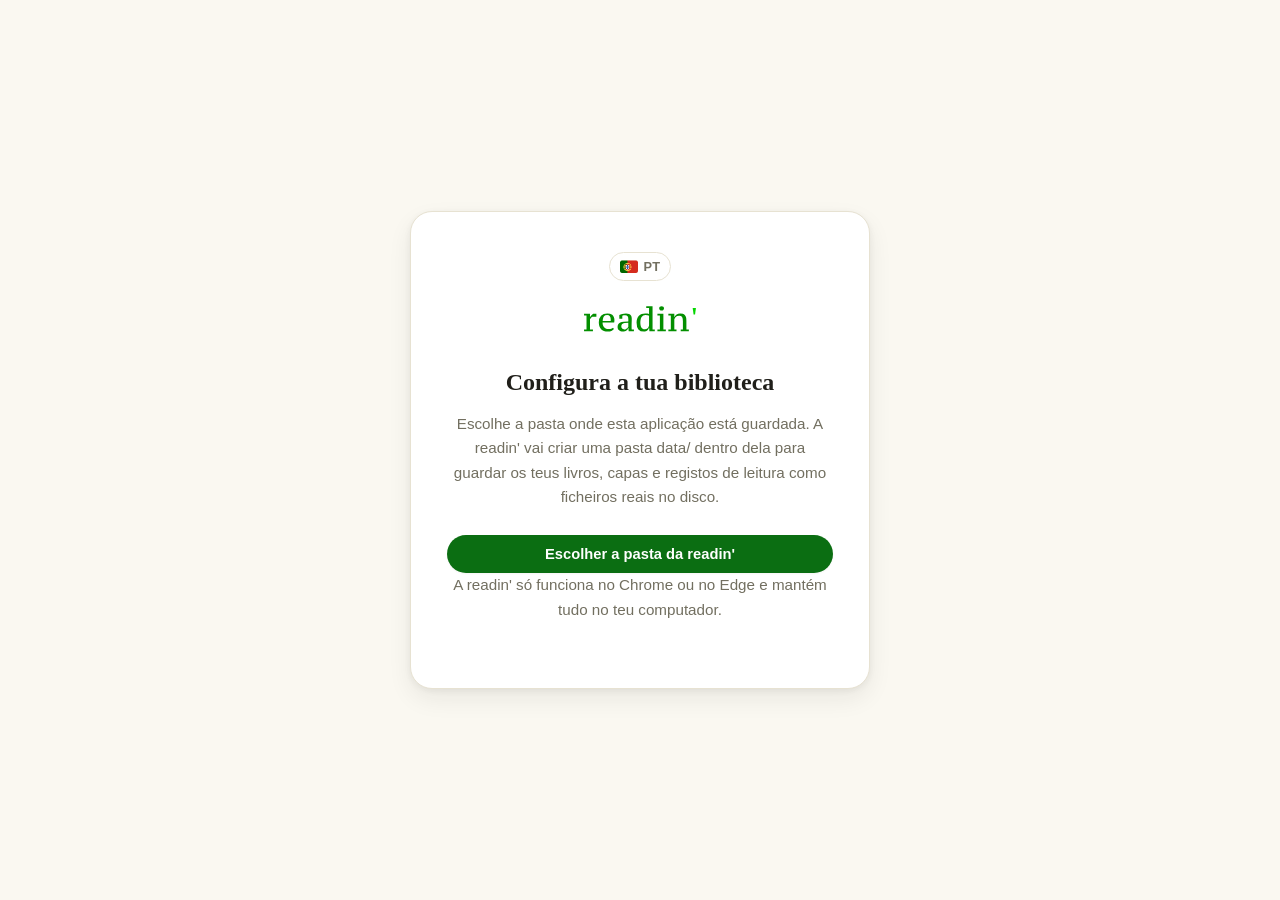
==== index.html @ e7a820cf "add spanish to readin" ====
<!doctype html>
<html lang="en">
<head>
<meta charset="UTF-8" />
<meta name="viewport" content="width=device-width, initial-scale=1.0" />
<title>readin'</title>
<link rel="icon" type="image/png" href="favicon.png" />
<link rel="stylesheet" href="css/styles.css" />
</head>
<body>

<div id="setup-screen" class="setup-screen">
  <div class="setup-card">
    <img src="readin_logo.svg" class="setup-icon" alt="" />
    <h1 id="setup-title" data-i18n="setup.loading">Loading readin'…</h1>
    <p id="setup-text" data-i18n="setup.oneMoment">One moment.</p>
    <button type="button" id="setup-action-btn" class="btn btn-primary hidden"></button>
    <button type="button" id="setup-alt-btn" class="btn btn-text btn-block hidden"></button>
    <div id="setup-error" class="setup-warning hidden" role="alert"></div>
    <p class="setup-note" data-i18n="setup.footerNote">readin' only works in Chrome or Edge and keeps everything on your computer.</p>
  </div>
</div>

<div id="app-shell" class="hidden">
  <header class="app-header">
    <a href="index.html" class="brand">
      <img src="readin_logo.svg" alt="readin'" class="brand-logo" />
    </a>
    <div class="header-right">
      <nav class="header-nav">
        <a href="index.html" class="nav-link is-active" data-i18n="nav.library">Library</a>
        <a href="streak.html" class="nav-link" data-i18n="nav.stats">Stats</a>
        <a href="settings.html" class="nav-link" data-i18n="nav.settings">Settings</a>
      </nav>
      <a href="read.html" class="btn-read" data-i18n="nav.read">Read</a>
    </div>
  </header>

  <main class="page-shell">
    <div class="page-title-row">
      <div>
        <h1 class="page-title" data-i18n="library.pageTitle">Your shelf</h1>
        <p class="page-subtitle" id="shelf-subtitle"></p>
      </div>
      <div class="shelf-search">
        <input type="text" id="shelf-search-input" placeholder="Search title or author…" data-i18n-placeholder="library.searchPlaceholder" aria-label="Search your shelf" data-i18n-aria-label="library.searchAria" />
        <button type="button" id="shelf-search-clear" class="shelf-search-clear hidden" aria-label="Clear search" data-i18n-aria-label="library.clearSearchAria">&times;</button>
      </div>
    </div>

    <div class="filter-row hidden" id="category-filter-row"></div>

    <div class="book-grid" id="book-grid">
      <button type="button" class="book-card add-book-card" id="add-book-card">
        <div class="book-cover-wrap">
          <span class="plus-icon">+</span>
        </div>
        <div class="book-meta">
          <p class="book-title" data-i18n="library.addBook">Add book</p>
        </div>
      </button>
    </div>
  </main>
</div>

<div id="book-modal-overlay" class="modal-overlay hidden">
  <div class="modal" role="dialog" aria-modal="true" aria-labelledby="book-modal-title">
    <div class="modal-header">
      <h2 class="modal-title" id="book-modal-title" data-i18n="library.modalTitleAdd">Add book</h2>
      <button type="button" class="modal-close" id="book-modal-close" aria-label="Close" data-i18n-aria-label="common.close">&times;</button>
    </div>

    <form id="book-form" novalidate>
      <div class="cover-upload">
        <div class="cover-drop" id="cover-drop" role="button" tabindex="0" aria-label="Choose a cover image" data-i18n-aria-label="library.chooseCoverAria">
          <span id="cover-drop-placeholder" data-i18n="library.noCover">No cover</span>
          <img id="cover-preview" class="hidden" alt="" />
        </div>
        <div class="cover-upload-text">
          <span data-i18n="library.coverHint">Upload a cover image (optional).</span>
          <br />
          <button type="button" id="cover-remove-btn" class="hidden" data-i18n="library.removeCover">Remove cover</button>
        </div>
        <input type="file" id="cover-input" accept="image/*" class="hidden" />
      </div>

      <div class="field">
        <label for="book-title-input" data-i18n="library.fieldTitle">Title</label>
        <input type="text" id="book-title-input" required maxlength="200" placeholder="The Left Hand of Darkness" />
      </div>
      <div class="field">
        <label for="book-author-input" data-i18n="library.fieldAuthor">Author</label>
        <input type="text" id="book-author-input" maxlength="200" placeholder="Ursula K. Le Guin" />
      </div>
      <div class="field">
        <label for="book-pages-input" data-i18n="library.fieldTotalPages">Total pages</label>
        <input type="number" id="book-pages-input" min="1" step="1" required placeholder="304" />
      </div>
      <div class="field">
        <label for="book-isbn-input" data-i18n="library.fieldIsbn">ISBN (optional)</label>
        <input type="text" id="book-isbn-input" maxlength="32" placeholder="978-3-16-148410-0" />
      </div>
      <div class="field">
        <label data-i18n="library.fieldOwnership">Ownership</label>
        <div class="ownership-toggle" id="ownership-toggle">
          <button type="button" class="ownership-option" data-ownership="owned" data-i18n="library.ownedOption">Owned</button>
          <button type="button" class="ownership-option" data-ownership="library" data-i18n="library.libraryOption">Library</button>
        </div>
        <p class="hint" data-i18n="library.ownershipHint">Mark it Library so you remember it isn't on your shelf anymore.</p>
      </div>
      <div class="field">
        <label data-i18n="library.fieldCategories">Categories</label>
        <div class="category-checklist" id="book-category-checklist"></div>
      </div>
      <div class="field rating-field hidden" id="book-rating-field">
        <label data-i18n="library.fieldYourRating">Your rating</label>
        <div class="star-picker" id="book-rating-picker"></div>
      </div>
      <div class="field reread-field hidden" id="book-reread-field">
        <label data-i18n="reread.fieldLabel">Rereading</label>
        <div class="reread-actions">
          <button type="button" class="btn btn-secondary" id="book-reread-btn" data-i18n="reread.readAgain">Read again</button>
          <button type="button" class="btn btn-secondary" id="book-reread-undo-btn" data-i18n="reread.undo">Undo reread</button>
        </div>
        <p class="hint" id="book-reread-hint"></p>
      </div>
      <p class="error-text" id="book-form-error"></p>
      <div class="modal-actions">
        <button type="button" class="btn btn-secondary" id="book-modal-cancel" data-i18n="common.cancel">Cancel</button>
        <button type="submit" class="btn btn-primary" id="book-modal-submit" data-i18n="library.submitAdd">Add book</button>
      </div>
    </form>

    <div class="modal-footer-row hidden" id="book-modal-delete-row">
      <button type="button" class="btn btn-danger" id="book-delete-btn" data-i18n="library.deleteBook">Delete book</button>
    </div>
  </div>
</div>

<div id="log-modal-overlay" class="modal-overlay hidden">
  <div class="modal" role="dialog" aria-modal="true" aria-labelledby="log-modal-title">
    <div class="modal-header">
      <h2 class="modal-title" id="log-modal-title" data-i18n="library.logModalTitle">Log reading</h2>
      <button type="button" class="modal-close" id="log-modal-close" aria-label="Close" data-i18n-aria-label="common.close">&times;</button>
    </div>

    <div class="log-modal-book" id="log-modal-book"></div>

    <div class="finished-note hidden" id="log-finished-note">
      <p class="reread-note-text" data-i18n="library.finishedNote">This book is finished, so logging is closed unless you delete a log below.</p>
      <button type="button" class="btn btn-secondary reread-btn" id="log-reread-btn" data-i18n="reread.readAgain">Read again</button>
    </div>

    <div class="finished-note reread-note hidden" id="log-reread-note">
      <p class="reread-note-text" id="log-reread-note-text"></p>
      <button type="button" class="btn btn-secondary reread-btn" id="log-reread-undo-btn" data-i18n="reread.undo">Undo reread</button>
    </div>

    <form id="log-form" novalidate>
      <div class="field">
        <label for="log-pages-input" data-i18n="library.fieldPagesRead">Pages read</label>
        <input type="number" id="log-pages-input" min="1" step="1" required placeholder="25" />
        <p class="hint" id="log-pages-hint" data-i18n="library.pagesReadHint">Pages read since your last log, not your current page.</p>
      </div>
      <div class="field">
        <label for="log-stopped-input" data-i18n="library.fieldStoppedAtPage">Stopped at page</label>
        <input type="number" id="log-stopped-input" min="1" step="1" placeholder="105" />
      </div>
      <div class="field" id="log-date-field">
        <label for="log-date-input" data-i18n="library.fieldDate">Date</label>
        <input type="date" id="log-date-input" />
      </div>
      <div class="field">
        <label class="checkbox-row" for="log-past-checkbox">
          <input type="checkbox" id="log-past-checkbox" />
          <span class="checkbox-label" data-i18n="library.pastReadCheckbox">Past read (no exact date)</span>
        </label>
      </div>
      <p class="error-text" id="log-form-error"></p>
      <div class="modal-actions">
        <button type="button" class="btn btn-secondary" id="log-modal-cancel" data-i18n="common.cancel">Cancel</button>
        <button type="submit" class="btn btn-primary" data-i18n="library.saveLog">Save log</button>
      </div>
    </form>

    <div class="recent-logs" id="recent-logs-section">
      <h3 data-i18n="library.recentLogs">Recent logs</h3>
      <div id="recent-logs-list"></div>
    </div>
  </div>
</div>

<div id="rate-modal-overlay" class="modal-overlay hidden">
  <div class="modal" role="dialog" aria-modal="true" aria-labelledby="rate-modal-title">
    <div class="modal-header">
      <h2 class="modal-title" id="rate-modal-title" data-i18n="library.rateModalTitle">You finished it!</h2>
      <button type="button" class="modal-close" id="rate-modal-close" aria-label="Close" data-i18n-aria-label="common.close">&times;</button>
    </div>
    <div class="log-modal-book" id="rate-modal-book"></div>
    <p class="hint" id="rate-modal-question" style="margin-bottom: 14px;" data-i18n="library.rateModalQuestion">How would you rate it?</p>
    <div class="star-picker" id="rate-modal-picker"></div>
    <div class="modal-actions">
      <button type="button" class="btn btn-secondary" id="rate-modal-skip" data-i18n="library.rateModalSkip">Maybe later</button>
    </div>
  </div>
</div>

<div class="wishlist-widget hidden" id="wishlist-widget">
  <button type="button" class="wishlist-toggle" id="wishlist-toggle" aria-expanded="false" aria-controls="wishlist-modal-overlay">
    <svg width="15" height="15" viewBox="0 0 24 24" fill="none" stroke="currentColor" stroke-width="2" stroke-linecap="round" stroke-linejoin="round"><path d="M19 21l-7-5-7 5V5a2 2 0 0 1 2-2h10a2 2 0 0 1 2 2z"/></svg>
    <span data-i18n="wishlist.title">Wishlist</span>
    <span class="wishlist-count hidden" id="wishlist-count">0</span>
  </button>
</div>

<div id="wishlist-modal-overlay" class="modal-overlay hidden">
  <div class="modal wishlist-modal" role="dialog" aria-modal="true" aria-labelledby="wishlist-modal-title">
    <div class="modal-header">
      <h2 class="modal-title" id="wishlist-modal-title" data-i18n="wishlist.title">Wishlist</h2>
      <button type="button" class="modal-close" id="wishlist-panel-close" aria-label="Close wishlist" data-i18n-aria-label="wishlist.closeAria">&times;</button>
    </div>

    <form id="wishlist-form" novalidate>
      <div class="cover-upload">
        <div class="cover-drop" id="wishlist-cover-drop" role="button" tabindex="0" aria-label="Choose a cover image" data-i18n-aria-label="wishlist.chooseCoverAria">
          <span id="wishlist-cover-drop-placeholder" data-i18n="wishlist.noCover">No cover</span>
          <img id="wishlist-cover-preview" class="hidden" alt="" />
        </div>
        <div class="wishlist-fields">
          <input type="text" id="wishlist-title-input" class="wishlist-input" maxlength="200" required placeholder="Title" data-i18n-placeholder="wishlist.titlePlaceholder" aria-label="Title" data-i18n-aria-label="wishlist.titleAria" />
          <input type="text" id="wishlist-author-input" class="wishlist-input" maxlength="200" placeholder="Author (optional)" data-i18n-placeholder="wishlist.authorPlaceholder" aria-label="Author" data-i18n-aria-label="wishlist.authorAria" />
          <input type="url" id="wishlist-link-input" class="wishlist-input" maxlength="500" placeholder="Link (optional)" data-i18n-placeholder="wishlist.linkPlaceholder" aria-label="Link" data-i18n-aria-label="wishlist.linkAria" />
        </div>
      </div>
      <input type="file" id="wishlist-cover-input" accept="image/*" class="hidden" />
      <p class="error-text" id="wishlist-form-error"></p>
      <button type="submit" class="btn btn-primary btn-block" data-i18n="wishlist.addBtn">Add to wishlist</button>
    </form>

    <div class="wishlist-grid" id="wishlist-list"></div>
    <input type="file" id="wishlist-item-cover-input" accept="image/*" class="hidden" />
  </div>
</div>

<div id="toast-container" class="toast-container"></div>

<script src="js/i18n.js"></script>
<script src="js/i18n-en.js"></script>
<script src="js/i18n-pt.js"></script>
<script src="js/i18n-fr.js"></script>
<script src="js/i18n-es.js"></script>
<script src="js/fs.js"></script>
<script src="js/store.js"></script>
<script src="js/boot.js"></script>
<script src="js/library.js"></script>
</body>
</html>
---- css/styles.css ----
:root {
  --paper: #faf8f1;
  --surface: #ffffff;
  --surface-2: #f2efe4;
  --ink: #201f1a;
  --ink-muted: #726f60;
  --ink-faint: #aca890;
  --line: #e7e2d2;
  --line-strong: #d9d3bd;

  --green-deep: #0b6e12;
  --green-deep-hover: #0a5f10;
  --green-mid: #17921c;
  --green-bright: #3cdb2e;

  --danger: #a9392c;
  --danger-bg: #fbeae6;
  --danger-hover: #8f2f24;

  --shadow-sm: 0 1px 2px rgba(32, 31, 26, 0.05);
  --shadow-md: 0 2px 6px rgba(32, 31, 26, 0.06), 0 10px 24px rgba(32, 31, 26, 0.07);
  --shadow-lg: 0 16px 40px rgba(32, 31, 26, 0.18), 0 4px 12px rgba(32, 31, 26, 0.1);

  --radius-sm: 8px;
  --radius-md: 14px;
  --radius-lg: 22px;
  --radius-pill: 999px;

  --font-display: "Palatino Linotype", "Book Antiqua", Palatino, "Iowan Old Style", Georgia,
    "Times New Roman", serif;
  --font-body: -apple-system, BlinkMacSystemFont, "Segoe UI", Roboto, Helvetica, Arial,
    sans-serif;

  color-scheme: light;
}

* {
  box-sizing: border-box;
}

html,
body {
  height: 100%;
}

body {
  margin: 0;
  background: var(--paper);
  color: var(--ink);
  font-family: var(--font-body);
  font-size: 16px;
  line-height: 1.45;
  -webkit-font-smoothing: antialiased;
}

img {
  max-width: 100%;
  display: block;
}

button {
  font-family: inherit;
}

a {
  color: var(--green-deep);
}

.hidden {
  display: none !important;
}

:focus-visible {
  outline: 2px solid var(--green-deep);
  outline-offset: 2px;
  border-radius: 4px;
}

@media (prefers-reduced-motion: reduce) {
  *,
  *::before,
  *::after {
    animation-duration: 0.001ms !important;
    animation-iteration-count: 1 !important;
    transition-duration: 0.001ms !important;
  }
}

.app-header {
  position: sticky;
  top: 0;
  z-index: 20;
  display: flex;
  align-items: center;
  justify-content: space-between;
  gap: 16px;
  padding: 14px clamp(18px, 4vw, 48px);
  background: rgba(250, 248, 241, 0.86);
  backdrop-filter: blur(8px);
  border-bottom: 1px solid var(--line);
}

.brand {
  display: flex;
  align-items: center;
  gap: 10px;
  text-decoration: none;
  color: var(--ink);
}

.brand-logo {
  height: 24px;
  width: auto;
  display: block;
}

.header-right {
  display: flex;
  align-items: center;
  gap: clamp(16px, 3vw, 28px);
}

.header-nav {
  display: flex;
  align-items: center;
  gap: 18px;
}

.btn-read {
  display: inline-flex;
  align-items: center;
  gap: 6px;
  text-decoration: none;
  font-size: 0.88rem;
  font-weight: 700;
  color: #fff;
  background: linear-gradient(135deg, var(--green-deep), var(--green-bright));
  border-radius: var(--radius-pill);
  padding: 8px 20px;
  box-shadow: var(--shadow-sm);
  transition: box-shadow 0.15s ease, transform 0.15s ease;
}

.btn-read:hover {
  box-shadow: var(--shadow-md);
  transform: translateY(-1px);
}

.btn-read::before {
  content: "";
  width: 7px;
  height: 7px;
  border-radius: 50%;
  background: #fff;
}

.nav-link {
  font-family: var(--font-body);
  font-size: 0.92rem;
  font-weight: 600;
  color: var(--ink-muted);
  text-decoration: none;
  padding: 8px 4px;
  border-bottom: 2px solid transparent;
  transition: color 0.15s ease, border-color 0.15s ease;
}

.nav-link:hover {
  color: var(--green-deep);
}

.nav-link.is-active {
  color: var(--ink);
  border-bottom-color: var(--green-bright);
}

.lang-switcher {
  position: relative;
}

.lang-switcher-btn {
  display: inline-flex;
  align-items: center;
  gap: 6px;
  padding: 6px 10px;
  border-radius: var(--radius-pill);
  border: 1px solid var(--line);
  background: var(--surface);
  color: var(--ink-muted);
  font-family: var(--font-body);
  font-size: 0.8rem;
  font-weight: 700;
  cursor: pointer;
  transition: border-color 0.15s ease, color 0.15s ease;
}

.lang-switcher-btn:hover {
  border-color: var(--line-strong);
  color: var(--ink);
}

.lang-flag {
  display: inline-flex;
  align-items: center;
  justify-content: center;
  width: 18px;
  height: 13px;
  border-radius: 2px;
  overflow: hidden;
  background: var(--surface-2);
  flex-shrink: 0;
}

.lang-flag img {
  width: 100%;
  height: 100%;
  object-fit: cover;
  display: block;
}

.lang-flag-emoji {
  font-size: 0.7rem;
  line-height: 1;
}

.lang-switcher-code {
  letter-spacing: 0.02em;
}

.lang-switcher-menu {
  position: absolute;
  top: calc(100% + 8px);
  right: 0;
  min-width: 168px;
  background: var(--surface);
  border: 1px solid var(--line);
  border-radius: var(--radius-md);
  box-shadow: var(--shadow-md);
  padding: 6px;
  z-index: 30;
}

.lang-switcher-item {
  display: flex;
  align-items: center;
  gap: 9px;
  width: 100%;
  padding: 8px 10px;
  border-radius: var(--radius-sm);
  background: none;
  border: none;
  font-family: var(--font-body);
  font-size: 0.88rem;
  color: var(--ink);
  text-align: left;
  cursor: pointer;
}

.lang-switcher-item:hover {
  background: var(--surface-2);
}

.lang-switcher-item.is-active {
  color: var(--green-deep);
  font-weight: 700;
}

.lang-switcher-setup {
  display: flex;
  justify-content: center;
  margin-bottom: 16px;
}

.lang-switcher-setup .lang-switcher-menu {
  right: auto;
  left: 50%;
  transform: translateX(-50%);
}

.page-shell {
  max-width: 1180px;
  margin: 0 auto;
  padding: 32px clamp(18px, 4vw, 48px) 96px;
}

.page-title-row {
  display: flex;
  align-items: baseline;
  justify-content: space-between;
  gap: 16px;
  margin-bottom: 24px;
  flex-wrap: wrap;
}

.page-title {
  font-family: var(--font-display);
  font-size: clamp(1.6rem, 2.4vw, 2.1rem);
  font-weight: 700;
  margin: 0;
}

.page-subtitle {
  color: var(--ink-muted);
  font-size: 0.95rem;
  margin: 4px 0 0;
}

.btn {
  display: inline-flex;
  align-items: center;
  justify-content: center;
  gap: 8px;
  border: 1px solid transparent;
  border-radius: var(--radius-pill);
  padding: 10px 20px;
  font-size: 0.92rem;
  font-weight: 600;
  cursor: pointer;
  transition: transform 0.12s ease, box-shadow 0.12s ease, background-color 0.12s ease,
    border-color 0.12s ease, color 0.12s ease;
}

.btn:active {
  transform: translateY(1px);
}

.btn-primary {
  background: var(--green-deep);
  color: #fff;
  box-shadow: var(--shadow-sm);
}

.btn-primary:hover {
  background: var(--green-deep-hover);
  box-shadow: var(--shadow-md);
}

.btn-secondary {
  background: var(--surface);
  color: var(--ink);
  border-color: var(--line-strong);
}

.btn-secondary:hover {
  border-color: var(--green-deep);
  color: var(--green-deep);
}

.btn-danger {
  background: var(--danger-bg);
  color: var(--danger);
}

.btn-danger:hover {
  background: var(--danger);
  color: #fff;
}

.btn-text {
  background: none;
  color: var(--ink-muted);
  padding: 8px 10px;
}

.btn-text:hover {
  color: var(--danger);
}

.btn-block {
  width: 100%;
}

.btn[disabled] {
  opacity: 0.55;
  cursor: not-allowed;
}

label {
  display: block;
  font-size: 0.82rem;
  font-weight: 600;
  color: var(--ink-muted);
  text-transform: uppercase;
  letter-spacing: 0.04em;
  margin-bottom: 6px;
}

.field {
  margin-bottom: 18px;
}

.field-row {
  display: flex;
  gap: 14px;
}

.field-row > .field {
  flex: 1;
}

input[type="text"],
input[type="number"],
input[type="date"],
input[type="url"] {
  width: 100%;
  font-family: var(--font-body);
  font-size: 0.98rem;
  color: var(--ink);
  background: var(--surface-2);
  border: 1px solid var(--line);
  border-radius: var(--radius-sm);
  padding: 10px 12px;
  transition: border-color 0.12s ease, background-color 0.12s ease;
}

input[type="text"]:focus,
input[type="number"]:focus,
input[type="date"]:focus,
input[type="url"]:focus {
  outline: none;
  border-color: var(--green-deep);
  background: var(--surface);
}

input[disabled] {
  opacity: 0.5;
}

.hint {
  font-size: 0.8rem;
  color: var(--ink-faint);
  margin-top: 6px;
}

.error-text {
  font-size: 0.82rem;
  color: var(--danger);
  margin-top: 6px;
  min-height: 1em;
}

.finished-note {
  margin: 4px 0 18px;
  background: var(--surface-2);
  color: var(--green-deep);
  border-radius: var(--radius-sm);
  padding: 12px 14px;
  font-size: 0.85rem;
  font-weight: 600;
  line-height: 1.5;
}

/* ===== rereads ===== */
.reread-note-text {
  margin: 0;
}

.finished-note .reread-btn {
  margin-top: 10px;
}

.reread-actions {
  display: flex;
  flex-wrap: wrap;
  gap: 8px;
}

.reread-tag {
  margin-top: 6px;
  font-size: 0.72rem;
  font-weight: 600;
  color: var(--ink-muted);
}

.reread-tag::before {
  content: "\21BB";
  margin-right: 4px;
  color: var(--green-deep);
}
/* ===== end rereads ===== */

.checkbox-row {
  display: flex;
  align-items: center;
  gap: 10px;
  cursor: pointer;
  user-select: none;
}

.checkbox-row input[type="checkbox"] {
  width: 18px;
  height: 18px;
  accent-color: var(--green-deep);
}

.checkbox-row .checkbox-label {
  font-size: 0.92rem;
  font-weight: 500;
  color: var(--ink);
  text-transform: none;
  letter-spacing: normal;
}

.ownership-toggle {
  display: flex;
  gap: 8px;
}

.ownership-option {
  flex: 1;
  padding: 9px 12px;
  border-radius: var(--radius-sm);
  border: 1px solid var(--line-strong);
  background: var(--surface);
  color: var(--ink-muted);
  font-size: 0.88rem;
  font-weight: 600;
  cursor: pointer;
  text-align: center;
  transition: background-color 0.12s ease, border-color 0.12s ease, color 0.12s ease;
}

.ownership-option:hover {
  border-color: var(--green-deep);
  color: var(--ink);
}

.ownership-option.is-active {
  background: var(--green-deep);
  border-color: var(--green-deep);
  color: #fff;
}

.category-checklist {
  max-height: 220px;
  overflow-y: auto;
  border: 1px solid var(--line);
  border-radius: var(--radius-sm);
  background: var(--surface-2);
  padding: 6px 12px;
}

.category-group-label {
  font-size: 0.72rem;
  font-weight: 700;
  text-transform: uppercase;
  letter-spacing: 0.05em;
  color: var(--ink-faint);
  padding: 8px 0 4px;
}

.category-group-label:first-child {
  padding-top: 4px;
}

.category-check-row {
  display: flex;
  align-items: center;
  gap: 8px;
  padding: 4px 0;
  cursor: pointer;
  user-select: none;
  font-size: 0.86rem;
  color: var(--ink);
}

.category-check-row input[type="checkbox"] {
  width: 15px;
  height: 15px;
  accent-color: var(--green-deep);
  flex-shrink: 0;
}

.no-categories-note {
  font-size: 0.84rem;
  color: var(--ink-faint);
  padding: 8px 0;
}

.setup-screen {
  min-height: 100vh;
  display: flex;
  align-items: center;
  justify-content: center;
  padding: 32px;
}

.setup-card {
  max-width: 460px;
  width: 100%;
  background: var(--surface);
  border: 1px solid var(--line);
  border-radius: var(--radius-lg);
  box-shadow: var(--shadow-md);
  padding: 40px 36px;
  text-align: center;
}

.setup-card img.setup-icon {
  width: auto;
  height: 44px;
  max-width: 80%;
  margin: 0 auto 24px;
}

.setup-card h1 {
  font-family: var(--font-display);
  font-size: 1.5rem;
  margin: 0 0 12px;
}

.setup-card p {
  color: var(--ink-muted);
  font-size: 0.95rem;
  margin: 0 0 26px;
  line-height: 1.6;
}

.setup-card .btn {
  width: 100%;
}

.setup-note {
  margin-top: 18px;
  font-size: 0.8rem;
  color: var(--ink-faint);
}

.setup-warning {
  margin-top: 18px;
  background: var(--danger-bg);
  color: var(--danger);
  border-radius: var(--radius-sm);
  padding: 12px 14px;
  font-size: 0.85rem;
  text-align: left;
}

.filter-row {
  display: flex;
  flex-wrap: wrap;
  gap: 8px;
  margin-bottom: 26px;
}

.filter-chip {
  padding: 6px 14px;
  border-radius: var(--radius-pill);
  border: 1px solid var(--line-strong);
  background: var(--surface);
  color: var(--ink-muted);
  font-size: 0.82rem;
  font-weight: 600;
  cursor: pointer;
  transition: background-color 0.12s ease, border-color 0.12s ease, color 0.12s ease;
}

.filter-chip:hover {
  border-color: var(--green-deep);
  color: var(--ink);
}

.filter-chip.is-active {
  background: var(--green-deep);
  border-color: var(--green-deep);
  color: #fff;
}

.book-grid {
  display: grid;
  grid-template-columns: repeat(auto-fill, minmax(158px, 1fr));
  gap: 30px 22px;
}

.book-card {
  cursor: pointer;
  border: none;
  background: none;
  padding: 0;
  text-align: left;
  font: inherit;
  color: inherit;
  border-radius: var(--radius-md);
}

.book-cover-wrap {
  position: relative;
  aspect-ratio: 2 / 3;
  border-radius: var(--radius-md);
  overflow: hidden;
  background: linear-gradient(150deg, #e4e0d0, #f2efe4);
  box-shadow: var(--shadow-sm);
  transition: transform 0.16s ease, box-shadow 0.16s ease;
}

.book-card:hover .book-cover-wrap {
  transform: translateY(-4px);
  box-shadow: var(--shadow-lg);
}

.book-cover-wrap img {
  width: 100%;
  height: 100%;
  object-fit: cover;
}

.book-cover-placeholder {
  width: 100%;
  height: 100%;
  display: flex;
  align-items: center;
  justify-content: center;
  padding: 14px;
  text-align: center;
  font-family: var(--font-display);
  font-weight: 700;
  font-size: 0.95rem;
  color: var(--ink-muted);
}

.edit-affordance {
  position: absolute;
  top: 8px;
  right: 8px;
  width: 30px;
  height: 30px;
  border-radius: 50%;
  background: rgba(250, 248, 241, 0.92);
  border: 1px solid var(--line);
  display: flex;
  align-items: center;
  justify-content: center;
  opacity: 0;
  transform: translateY(-4px);
  transition: opacity 0.14s ease, transform 0.14s ease;
  color: var(--ink);
}

.book-card:hover .edit-affordance,
.book-card:focus-visible .edit-affordance {
  opacity: 1;
  transform: translateY(0);
}

.edit-affordance svg {
  width: 15px;
  height: 15px;
}

.read-today-dot {
  position: absolute;
  bottom: 10px;
  right: 10px;
  width: 13px;
  height: 13px;
  border-radius: 50%;
  background: var(--green-bright);
  box-shadow: 0 0 0 4px rgba(60, 219, 46, 0.28), 0 1px 3px rgba(0, 0, 0, 0.25);
}

.ownership-badge {
  position: absolute;
  top: 8px;
  left: 8px;
  padding: 3px 9px;
  border-radius: var(--radius-pill);
  background: rgba(32, 31, 26, 0.72);
  color: #fff;
  font-size: 0.68rem;
  font-weight: 600;
  letter-spacing: 0.03em;
  text-transform: uppercase;
}

.book-meta {
  padding-top: 10px;
}

.book-title {
  font-family: var(--font-display);
  font-weight: 700;
  font-size: 0.97rem;
  line-height: 1.28;
  margin: 0 0 2px;
  color: var(--ink);
  display: -webkit-box;
  -webkit-line-clamp: 2;
  -webkit-box-orient: vertical;
  overflow: hidden;
}

.book-author {
  font-size: 0.8rem;
  color: var(--ink-muted);
  margin: 0 0 6px;
  white-space: nowrap;
  overflow: hidden;
  text-overflow: ellipsis;
}

.category-tags {
  display: flex;
  flex-wrap: wrap;
  gap: 4px;
  margin-bottom: 8px;
}

.category-tag {
  font-size: 0.68rem;
  font-weight: 600;
  color: var(--ink-muted);
  background: var(--surface-2);
  border: 1px solid var(--line);
  border-radius: var(--radius-pill);
  padding: 2px 8px;
  white-space: nowrap;
}

.progress-track {
  height: 7px;
  border-radius: var(--radius-pill);
  background: var(--surface-2);
  border: 1px solid var(--line);
  overflow: hidden;
}

.progress-fill {
  height: 100%;
  border-radius: var(--radius-pill);
  background: linear-gradient(135deg, var(--green-deep), var(--green-bright));
  transition: width 0.3s ease;
}

.progress-stats {
  display: flex;
  justify-content: space-between;
  margin-top: 6px;
  font-size: 0.76rem;
  color: var(--ink-muted);
  font-variant-numeric: tabular-nums;
}

.progress-percent {
  font-weight: 700;
  color: var(--green-deep);
}

/* two-layer glyph: a muted background star with a green foreground star
   clipped to 0/50/100% width on top, gives half-star fills without SVG. */
.star-cell {
  position: relative;
  display: inline-block;
  line-height: 1;
}

.star-cell .star-bg {
  color: var(--line-strong);
}

.star-cell .star-fg {
  position: absolute;
  inset: 0;
  overflow: hidden;
  white-space: nowrap;
  color: var(--green-deep);
}

.book-rating {
  display: flex;
  gap: 2px;
  margin-top: 6px;
}

.book-rating .star-cell {
  font-size: 0.82rem;
}

.star-picker {
  display: flex;
  gap: 4px;
}

/* interactive picker: same bg/fg glyph as .star-cell, but with two
   invisible half-width buttons stacked on top as real click targets:
   .star-half-lo/.star-half-hi, not pixel-position math against
   getBoundingClientRect, so half-star selection is a reliable DOM hit
   regardless of zoom/DPI/click precision. */
.star-picker .star-slot {
  position: relative;
  display: inline-block;
  width: 1.6rem;
  height: 1.6rem;
  font-size: 1.6rem;
  line-height: 1.6rem;
}

.star-picker .star-slot .star-bg,
.star-picker .star-slot .star-fg {
  position: absolute;
  inset: 0;
  pointer-events: none;
}

.star-picker .star-slot .star-bg {
  color: var(--line-strong);
}

.star-picker .star-slot .star-fg {
  color: var(--green-bright);
  overflow: hidden;
  white-space: nowrap;
}

.star-picker .star-half {
  position: absolute;
  inset: 0 50% 0 0;
  background: none;
  border: none;
  padding: 0;
  cursor: pointer;
}

.star-picker .star-half-hi {
  inset: 0 0 0 50%;
}

.rating-field {
  margin-bottom: 18px;
}

.rating-nudge {
  position: absolute;
  z-index: 150;
  width: 188px;
  background: var(--surface);
  border: 1px solid var(--line);
  border-radius: var(--radius-md);
  box-shadow: var(--shadow-lg);
  padding: 12px 14px;
  animation: toast-in 0.16s ease;
}

.rating-nudge p {
  margin: 0 0 8px;
  font-size: 0.8rem;
  font-weight: 600;
  color: var(--ink);
}

.rating-nudge .star-picker .star-slot {
  width: 1.3rem;
  height: 1.3rem;
  font-size: 1.3rem;
  line-height: 1.3rem;
}

.shelf-search {
  position: relative;
  width: 220px;
  flex-shrink: 0;
}

.shelf-search input[type="text"] {
  padding-right: 32px;
}

.shelf-search-clear {
  position: absolute;
  right: 6px;
  top: 50%;
  transform: translateY(-50%);
  background: none;
  border: none;
  cursor: pointer;
  color: var(--ink-muted);
  font-size: 1.1rem;
  padding: 4px;
  line-height: 0;
  border-radius: 6px;
}

.shelf-search-clear:hover {
  color: var(--ink);
}

.add-book-card .book-cover-wrap {
  background: var(--surface);
  border: 1.5px dashed var(--line-strong);
  display: flex;
  align-items: center;
  justify-content: center;
  flex-direction: column;
  gap: 10px;
  color: var(--ink-muted);
  box-shadow: none;
}

.add-book-card:hover .book-cover-wrap {
  border-color: var(--green-deep);
  color: var(--green-deep);
  transform: none;
  box-shadow: none;
}

.add-book-card .plus-icon {
  width: 30px;
  height: 30px;
  border-radius: 50%;
  border: 1.5px solid currentColor;
  display: flex;
  align-items: center;
  justify-content: center;
  font-size: 1.2rem;
  line-height: 1;
}

.add-book-card .book-meta {
  text-align: center;
}

.add-book-card .book-title {
  color: var(--ink-muted);
  -webkit-line-clamp: 1;
}

.empty-state {
  grid-column: 1 / -1;
  text-align: center;
  padding: 40px 20px;
  color: var(--ink-muted);
}

.empty-state.hidden {
  display: none;
}

.modal-overlay {
  position: fixed;
  inset: 0;
  background: rgba(32, 31, 26, 0.46);
  backdrop-filter: blur(2px);
  display: flex;
  align-items: center;
  justify-content: center;
  padding: 24px;
  z-index: 100;
  animation: overlay-in 0.15s ease;
}

@keyframes overlay-in {
  from {
    opacity: 0;
  }
  to {
    opacity: 1;
  }
}

.modal {
  width: 100%;
  max-width: 440px;
  max-height: calc(100vh - 48px);
  overflow-y: auto;
  background: var(--surface);
  border-radius: var(--radius-lg);
  box-shadow: var(--shadow-lg);
  padding: 28px 28px 26px;
  animation: modal-in 0.18s cubic-bezier(0.2, 0.8, 0.3, 1);
}

@keyframes modal-in {
  from {
    opacity: 0;
    transform: translateY(10px) scale(0.98);
  }
  to {
    opacity: 1;
    transform: translateY(0) scale(1);
  }
}

.modal-header {
  display: flex;
  align-items: flex-start;
  justify-content: space-between;
  gap: 12px;
  margin-bottom: 20px;
}

.modal-title {
  font-family: var(--font-display);
  font-size: 1.25rem;
  font-weight: 700;
  margin: 0;
}

.modal-close {
  background: none;
  border: none;
  cursor: pointer;
  color: var(--ink-muted);
  padding: 4px;
  border-radius: 6px;
  line-height: 0;
}

.modal-close:hover {
  color: var(--ink);
}

.modal-actions {
  display: flex;
  gap: 10px;
  margin-top: 22px;
}

.modal-actions .btn {
  flex: 1;
}

.modal-footer-row {
  margin-top: 18px;
  padding-top: 16px;
  border-top: 1px solid var(--line);
  display: flex;
  justify-content: flex-end;
}

.cover-upload {
  display: flex;
  gap: 16px;
  align-items: center;
  margin-bottom: 20px;
}

.cover-drop {
  width: 84px;
  height: 126px;
  flex-shrink: 0;
  border-radius: var(--radius-sm);
  border: 1.5px dashed var(--line-strong);
  background: var(--surface-2);
  display: flex;
  align-items: center;
  justify-content: center;
  cursor: pointer;
  overflow: hidden;
  color: var(--ink-faint);
  position: relative;
  transition: border-color 0.14s ease;
}

.cover-drop:hover {
  border-color: var(--green-deep);
}

.cover-drop img {
  width: 100%;
  height: 100%;
  object-fit: cover;
}

.cover-upload-text {
  font-size: 0.82rem;
  color: var(--ink-muted);
  line-height: 1.5;
}

.cover-upload-text button {
  background: none;
  border: none;
  padding: 0;
  color: var(--green-deep);
  font-weight: 600;
  cursor: pointer;
  font-size: inherit;
  text-decoration: underline;
}

.log-modal-book {
  display: flex;
  align-items: center;
  gap: 12px;
  padding: 10px 12px;
  background: var(--surface-2);
  border-radius: var(--radius-sm);
  margin-bottom: 20px;
}

.log-modal-book img,
.log-modal-book .book-cover-placeholder {
  width: 40px;
  height: 58px;
  border-radius: 6px;
  object-fit: cover;
  flex-shrink: 0;
  font-size: 0.7rem;
}

.log-modal-book-info .title {
  font-family: var(--font-display);
  font-weight: 700;
  font-size: 0.92rem;
}

.log-modal-book-info .sub {
  font-size: 0.78rem;
  color: var(--ink-muted);
  margin-top: 2px;
  font-variant-numeric: tabular-nums;
}

.recent-logs {
  margin-top: 4px;
}

.recent-logs h3 {
  font-size: 0.78rem;
  text-transform: uppercase;
  letter-spacing: 0.04em;
  color: var(--ink-muted);
  margin: 0 0 8px;
}

.recent-log-row {
  display: flex;
  align-items: center;
  justify-content: space-between;
  padding: 8px 0;
  border-top: 1px solid var(--line);
  font-size: 0.86rem;
}

.recent-log-row:first-of-type {
  border-top: none;
}

.recent-log-row .amount {
  font-weight: 700;
  font-variant-numeric: tabular-nums;
}

.recent-log-row .date {
  color: var(--ink-muted);
  flex: 1;
  margin-left: 10px;
}

.recent-log-row .remove-log,
.category-manage-row .remove-log {
  background: none;
  border: none;
  color: var(--ink-faint);
  cursor: pointer;
  padding: 4px;
  line-height: 0;
}

.recent-log-row .remove-log:hover,
.category-manage-row .remove-log:hover {
  color: var(--danger);
}

.no-logs-note {
  font-size: 0.84rem;
  color: var(--ink-faint);
  padding: 6px 0;
}

.stat-row {
  display: flex;
  gap: clamp(28px, 6vw, 64px);
  margin-bottom: 40px;
  flex-wrap: wrap;
}

.stat-block {
  min-width: 180px;
}

.stat-sentence {
  font-family: var(--font-display);
  font-weight: 700;
  font-size: clamp(1.5rem, 3.2vw, 2rem);
  line-height: 1.2;
  margin: 0;
  color: var(--ink);
}

.stat-num {
  color: var(--green-deep);
  font-variant-numeric: tabular-nums;
}

.stat-today-dot {
  display: inline-block;
  width: 9px;
  height: 9px;
  border-radius: 50%;
  background: var(--green-bright);
  box-shadow: 0 0 0 4px rgba(60, 219, 46, 0.24);
  vertical-align: middle;
  margin-left: 10px;
  margin-bottom: 2px;
}

.stat-caption {
  margin-top: 8px;
  font-size: 0.78rem;
  font-weight: 600;
  text-transform: uppercase;
  letter-spacing: 0.06em;
  color: var(--ink-muted);
}

.mini-stat-row {
  display: grid;
  grid-template-columns: repeat(auto-fit, minmax(130px, 1fr));
  gap: 1px;
  background: var(--line);
  border: 1px solid var(--line);
  border-radius: var(--radius-md);
  overflow: hidden;
  margin-bottom: 40px;
}

.mini-stat-tile {
  background: var(--surface);
  padding: 14px 18px;
}

.mini-stat-num {
  margin: 0;
  font-family: var(--font-display);
  font-weight: 700;
  font-size: 1.4rem;
  color: var(--green-deep);
  font-variant-numeric: tabular-nums;
}

.mini-stat-caption {
  margin: 4px 0 0;
  font-size: 0.72rem;
  font-weight: 600;
  text-transform: uppercase;
  letter-spacing: 0.05em;
  color: var(--ink-muted);
}

.heatmap-section {
  margin-bottom: 46px;
}

.heatmap-scroll {
  overflow-x: auto;
  padding-bottom: 6px;
}

.heatmap-inner {
  display: inline-block;
}

.heatmap-months {
  position: relative;
  height: 14px;
  margin-left: 26px;
  margin-bottom: 4px;
  font-size: 0.72rem;
  color: var(--ink-muted);
}

.heatmap-months span {
  position: absolute;
  top: 0;
  white-space: nowrap;
}

.heatmap-body {
  display: flex;
  gap: 3px;
}

.heatmap-weekday-labels {
  display: grid;
  grid-template-rows: repeat(7, 12px);
  gap: 3px;
  font-size: 0.65rem;
  color: var(--ink-faint);
  margin-right: 6px;
  text-align: right;
  width: 20px;
}

.heatmap-weekday-labels span {
  line-height: 12px;
}

.heatmap-grid {
  display: grid;
  grid-auto-flow: column;
  grid-template-rows: repeat(7, 12px);
  gap: 3px;
}

.heatmap-cell {
  width: 12px;
  height: 12px;
  border-radius: 3px;
  background: var(--surface-2);
  border: 1px solid var(--line);
}

.heatmap-cell.lvl-1 {
  background: #cdeecb;
  border-color: #bce4b8;
}

.heatmap-cell.lvl-2 {
  background: #8fd487;
  border-color: #7dc975;
}

.heatmap-cell.lvl-3 {
  background: #4fbb43;
  border-color: #45a93a;
}

.heatmap-cell.lvl-4 {
  background: var(--green-deep);
  border-color: var(--green-deep-hover);
}

.heatmap-cell.is-today {
  box-shadow: 0 0 0 2px var(--green-bright);
}

.heatmap-cell.is-future {
  visibility: hidden;
}

.heatmap-legend {
  display: flex;
  align-items: center;
  gap: 5px;
  margin-top: 10px;
  font-size: 0.72rem;
  color: var(--ink-faint);
}

.heatmap-legend .heatmap-cell {
  width: 11px;
  height: 11px;
}

.section-title {
  font-family: var(--font-display);
  font-size: 1.1rem;
  font-weight: 700;
  margin: 0 0 16px;
}

.log-list {
  border-top: 1px solid var(--line);
}

.log-row {
  display: flex;
  align-items: center;
  gap: 18px;
  padding: 12px 4px;
  border-bottom: 1px solid var(--line);
}

.log-row-cover {
  width: 60px;
  height: 84px;
  border-radius: 7px;
  object-fit: cover;
  flex-shrink: 0;
  box-shadow: var(--shadow-sm);
}

.log-row-cover-placeholder {
  width: 60px;
  height: 84px;
  border-radius: 7px;
  flex-shrink: 0;
  background: linear-gradient(150deg, #e4e0d0, #f2efe4);
  display: flex;
  align-items: center;
  justify-content: center;
  font-family: var(--font-display);
  font-weight: 700;
  font-size: 0.75rem;
  color: var(--ink-muted);
  box-shadow: var(--shadow-sm);
}

.log-row-lines {
  display: flex;
  flex-direction: column;
  gap: 4px;
  min-width: 0;
}

.log-row-pages {
  margin: 0;
  font-weight: 700;
  font-size: 0.95rem;
  font-variant-numeric: tabular-nums;
  color: var(--ink);
}

.log-row-date {
  margin: 0;
  font-size: 0.8rem;
  color: var(--ink-muted);
}

.log-row-title {
  margin: 0;
  font-family: var(--font-display);
  font-size: 0.92rem;
  color: var(--ink);
  white-space: nowrap;
  overflow: hidden;
  text-overflow: ellipsis;
}

.empty-note {
  color: var(--ink-muted);
  font-size: 0.92rem;
  padding: 20px 0;
}

.settings-section {
  margin-bottom: 40px;
}

.add-category-form {
  display: flex;
  gap: 10px;
  margin-bottom: 28px;
  flex-wrap: wrap;
}

.add-category-form input[type="text"] {
  flex: 2;
  min-width: 160px;
}

.add-category-form select {
  flex: 1;
  min-width: 130px;
  font-family: var(--font-body);
  font-size: 0.98rem;
  color: var(--ink);
  background: var(--surface-2);
  border: 1px solid var(--line);
  border-radius: var(--radius-sm);
  padding: 10px 12px;
}

.category-manage-group {
  margin-bottom: 22px;
}

.category-manage-group h3 {
  font-size: 0.78rem;
  text-transform: uppercase;
  letter-spacing: 0.05em;
  color: var(--ink-muted);
  margin: 0 0 10px;
}

.category-manage-row {
  display: flex;
  align-items: center;
  gap: 10px;
  padding: 7px 0;
  border-top: 1px solid var(--line);
}

.category-manage-row:first-of-type {
  border-top: none;
}

.category-manage-row input[type="text"] {
  flex: 1;
  border: 1px solid transparent;
  background: none;
  padding: 6px 8px;
}

.category-manage-row input[type="text"]:hover {
  border-color: var(--line);
}

.category-manage-row input[type="text"]:focus {
  background: var(--surface-2);
  border-color: var(--green-deep);
}

.toast-container {
  position: fixed;
  bottom: 20px;
  right: 20px;
  display: flex;
  flex-direction: column;
  gap: 10px;
  z-index: 200;
  max-width: calc(100vw - 40px);
}

.toast {
  background: var(--surface);
  border: 1px solid var(--line);
  border-left: 4px solid var(--green-deep);
  border-radius: var(--radius-sm);
  box-shadow: var(--shadow-md);
  padding: 12px 16px;
  font-size: 0.86rem;
  max-width: 320px;
  animation: toast-in 0.18s ease;
}

.toast.error {
  border-left-color: var(--danger);
}

@keyframes toast-in {
  from {
    opacity: 0;
    transform: translateY(6px);
  }
  to {
    opacity: 1;
    transform: translateY(0);
  }
}

.remove-log svg {
  width: 14px;
  height: 14px;
}

.modal-close {
  font-size: 1.1rem;
}

/* ---- Read page ---- */

.read-shell {
  max-width: 640px;
}

.read-book-group {
  margin-bottom: 28px;
}

.read-book-row {
  all: unset;
  box-sizing: border-box;
  display: flex;
  align-items: center;
  gap: 16px;
  width: 100%;
  padding: 10px 8px;
  border-bottom: 1px solid var(--line);
  cursor: pointer;
  border-radius: 8px;
}

.read-book-row:hover {
  background: var(--surface-2);
}

.read-book-row.is-disabled {
  cursor: not-allowed;
  opacity: 0.5;
}

/* all:unset above also strips the global :focus-visible outline, so restore
   it with higher specificity to keep keyboard focus visible on these rows */
.read-book-row:focus-visible {
  outline: 2px solid var(--green-deep);
  outline-offset: 2px;
}

#read-duration-back {
  margin-bottom: 14px;
  padding-left: 0;
}

.duration-chips {
  display: flex;
  flex-wrap: wrap;
  gap: 10px;
  margin: 16px 0 22px;
}

.duration-chip {
  padding: 10px 18px;
  border-radius: var(--radius-pill);
  border: 1px solid var(--line-strong);
  background: var(--surface);
  font-weight: 600;
  font-size: 0.9rem;
  color: var(--ink);
  cursor: pointer;
  transition: border-color 0.12s ease, color 0.12s ease, background 0.12s ease;
}

.duration-chip:hover {
  border-color: var(--green-deep);
  color: var(--green-deep);
}

.duration-chip.is-active {
  background: var(--green-deep);
  border-color: var(--green-deep);
  color: #fff;
}

.duration-custom-field {
  max-width: 220px;
  margin-bottom: 6px;
}

.mode-toggle {
  display: flex;
  gap: 8px;
  margin: 16px 0;
}

.mode-toggle-btn {
  flex: 1;
  padding: 9px 12px;
  border-radius: var(--radius-sm);
  border: 1px solid var(--line-strong);
  background: var(--surface);
  color: var(--ink-muted);
  font-size: 0.88rem;
  font-weight: 600;
  cursor: pointer;
  text-align: center;
  transition: background-color 0.12s ease, border-color 0.12s ease, color 0.12s ease;
}

.mode-toggle-btn:hover {
  border-color: var(--green-deep);
  color: var(--ink);
}

.mode-toggle-btn.is-active {
  background: var(--green-deep);
  border-color: var(--green-deep);
  color: #fff;
}

.timer-book {
  margin-bottom: 32px;
}

.timer-ring-wrap {
  position: relative;
  width: 240px;
  height: 240px;
  margin: 0 auto 32px;
}

.timer-ring {
  width: 100%;
  height: 100%;
  transform: rotate(-90deg);
}

.timer-ring-track {
  fill: none;
  stroke: var(--line);
  stroke-width: 14;
}

.timer-ring-progress {
  fill: none;
  stroke: url(#timer-gradient);
  stroke-width: 14;
  stroke-linecap: round;
  transition: stroke-dashoffset 0.25s linear, opacity 0.2s ease;
}

.timer-ring-wrap.is-paused .timer-ring-progress {
  opacity: 0.4;
}

.timer-ring-center {
  position: absolute;
  inset: 0;
  display: flex;
  flex-direction: column;
  align-items: center;
  justify-content: center;
  text-align: center;
}

.timer-time {
  margin: 0;
  font-family: var(--font-display);
  font-size: 2.6rem;
  font-weight: 700;
  color: var(--ink);
  font-variant-numeric: tabular-nums;
}

.timer-state {
  margin: 6px 0 0;
  font-size: 0.8rem;
  font-weight: 600;
  text-transform: uppercase;
  letter-spacing: 0.06em;
  color: var(--ink-muted);
}

.timer-actions {
  display: flex;
  justify-content: center;
  gap: 14px;
}

.finished-card {
  max-width: 420px;
  margin: 0 auto;
  text-align: center;
  background: var(--surface);
  border: 1px solid var(--line);
  border-radius: var(--radius-lg);
  padding: 36px 30px;
  box-shadow: var(--shadow-md);
}

.finished-cover,
.finished-cover-placeholder {
  width: 140px;
  height: 198px;
  border-radius: 10px;
  object-fit: cover;
  box-shadow: var(--shadow-md);
  margin: 0 auto 20px;
  display: block;
}

.finished-cover-placeholder {
  background: linear-gradient(150deg, #e4e0d0, #f2efe4);
  display: flex;
  align-items: center;
  justify-content: center;
  font-family: var(--font-display);
  font-weight: 700;
  font-size: 1.4rem;
  color: var(--ink-muted);
  text-align: center;
  padding: 10px;
  overflow: hidden;
}

.finished-title {
  font-family: var(--font-display);
  font-size: 1.4rem;
  font-weight: 700;
  margin: 0 0 2px;
}

.finished-author {
  color: var(--ink-muted);
  font-size: 0.9rem;
  margin: 0 0 22px;
}

.finished-stats {
  display: flex;
  gap: 10px;
  margin: 0 0 26px;
  padding: 16px 0;
  border-top: 1px solid var(--line);
  border-bottom: 1px solid var(--line);
}

.finished-stats > div {
  flex: 1;
}

.finished-stat-num {
  margin: 0;
  font-weight: 700;
  font-variant-numeric: tabular-nums;
  color: var(--ink);
  font-size: 1.05rem;
}

.finished-stat-label {
  margin: 4px 0 0;
  font-size: 0.68rem;
  text-transform: uppercase;
  letter-spacing: 0.05em;
  color: var(--ink-muted);
}

#finished-form .field {
  text-align: left;
  margin-bottom: 8px;
}

.saved-card .stat-today-dot {
  display: block;
  margin: 0 auto 16px;
  width: 14px;
  height: 14px;
}

/* ---- Wishlist corner widget (library page only) ---- */

.wishlist-widget {
  position: fixed;
  left: 20px;
  bottom: 20px;
  z-index: 90;
}

.wishlist-toggle {
  display: inline-flex;
  align-items: center;
  gap: 8px;
  background: var(--surface);
  border: 1px solid var(--line-strong);
  border-radius: var(--radius-pill);
  padding: 10px 16px;
  font-size: 0.86rem;
  font-weight: 600;
  color: var(--ink);
  cursor: pointer;
  box-shadow: var(--shadow-md);
  transition: border-color 0.12s ease, color 0.12s ease, box-shadow 0.12s ease;
}

.wishlist-toggle:hover {
  border-color: var(--green-deep);
  color: var(--green-deep);
}

.wishlist-count {
  background: var(--green-deep);
  color: #fff;
  font-size: 0.72rem;
  font-weight: 700;
  border-radius: var(--radius-pill);
  padding: 1px 7px;
  font-variant-numeric: tabular-nums;
}

.wishlist-modal {
  max-width: 560px;
}

.wishlist-input {
  margin-bottom: 8px;
}

#wishlist-form .error-text {
  margin-top: 0;
  margin-bottom: 8px;
}

.wishlist-fields {
  flex: 1;
  min-width: 0;
}

.wishlist-grid {
  display: grid;
  grid-template-columns: repeat(auto-fill, minmax(110px, 1fr));
  gap: 22px 16px;
  margin-top: 18px;
}

.wishlist-grid-item {
  text-align: left;
}

.wishlist-grid-cover-wrap {
  position: relative;
  aspect-ratio: 2 / 3;
  border-radius: var(--radius-sm);
  overflow: hidden;
  background: linear-gradient(150deg, #e4e0d0, #f2efe4);
  box-shadow: var(--shadow-sm);
  cursor: pointer;
}

.wishlist-grid-cover-wrap img {
  width: 100%;
  height: 100%;
  object-fit: cover;
  display: block;
}

.wishlist-grid-cover-placeholder {
  width: 100%;
  height: 100%;
  display: flex;
  align-items: center;
  justify-content: center;
  padding: 8px;
  text-align: center;
  font-family: var(--font-display);
  font-weight: 700;
  font-size: 0.78rem;
  color: var(--ink-muted);
}

.wishlist-grid-cover-remove {
  position: absolute;
  top: 6px;
  right: 6px;
  width: 22px;
  height: 22px;
  border-radius: 50%;
  background: rgba(250, 248, 241, 0.92);
  border: 1px solid var(--line);
  display: flex;
  align-items: center;
  justify-content: center;
  color: var(--ink);
  opacity: 0;
  transition: opacity 0.14s ease;
  cursor: pointer;
  padding: 0;
  font-size: 0.9rem;
  line-height: 1;
}

.wishlist-grid-item:hover .wishlist-grid-cover-remove,
.wishlist-grid-cover-remove:focus-visible {
  opacity: 1;
}

.wishlist-grid-title {
  margin: 8px 0 0;
  font-family: var(--font-display);
  font-weight: 700;
  font-size: 0.85rem;
  line-height: 1.25;
  color: var(--ink);
  display: -webkit-box;
  -webkit-line-clamp: 2;
  -webkit-box-orient: vertical;
  overflow: hidden;
}

.wishlist-grid-author {
  margin: 2px 0 0;
  font-size: 0.74rem;
  color: var(--ink-muted);
  white-space: nowrap;
  overflow: hidden;
  text-overflow: ellipsis;
}

.wishlist-grid-actions {
  display: flex;
  align-items: center;
  gap: 2px;
  margin-top: 4px;
}

.wishlist-grid-action {
  display: inline-flex;
  align-items: center;
  justify-content: center;
  width: 24px;
  height: 24px;
  background: none;
  border: none;
  border-radius: 6px;
  color: var(--ink-faint);
  cursor: pointer;
  text-decoration: none;
}

.wishlist-grid-action:hover {
  color: var(--green-deep);
  background: var(--surface-2);
}

.wishlist-grid-remove:hover {
  color: var(--danger);
}

@media (max-width: 560px) {
  .app-header {
    padding: 12px 16px;
  }

  .page-shell {
    padding: 22px 16px 80px;
  }

  .book-grid {
    grid-template-columns: repeat(auto-fill, minmax(122px, 1fr));
    gap: 22px 14px;
  }

  .shelf-search {
    width: 100%;
  }

  .stat-row {
    gap: 30px;
  }

  .modal {
    padding: 22px 20px;
  }

  .timer-ring-wrap {
    width: 200px;
    height: 200px;
  }

  .timer-time {
    font-size: 2.1rem;
  }

  .finished-card {
    padding: 28px 20px;
  }

  .header-right {
    gap: 12px;
  }

  .btn-read {
    padding: 8px 14px;
  }
}

/* ===== goals ===== */
.goal-section {
  margin-bottom: 40px;
}

.goal-head {
  display: flex;
  flex-wrap: wrap;
  align-items: center;
  justify-content: space-between;
  gap: 12px;
  margin-bottom: 16px;
}

.goal-head .section-title {
  margin: 0;
}

.goal-edit-btn {
  padding: 7px 16px;
  font-size: 0.85rem;
}

.goal-grid {
  display: grid;
  grid-template-columns: repeat(auto-fit, minmax(260px, 1fr));
  gap: 1px;
  background: var(--line);
  border: 1px solid var(--line);
  border-radius: var(--radius-md);
  overflow: hidden;
}

.goal-tile {
  display: flex;
  align-items: center;
  gap: 16px;
  background: var(--surface);
  padding: 16px 20px;
}

.goal-ring {
  position: relative;
  flex: none;
  width: 72px;
  height: 72px;
}

.goal-ring-svg {
  display: block;
  width: 100%;
  height: 100%;
}

.goal-ring-track {
  fill: none;
  stroke: var(--line);
  stroke-width: 7;
}

.goal-ring-fill {
  fill: none;
  stroke-width: 7;
  stroke-linecap: round;
}

.goal-stop-from {
  stop-color: var(--green-deep);
}

.goal-stop-to {
  stop-color: var(--green-bright);
}

.goal-ring-center {
  position: absolute;
  inset: 0;
  display: flex;
  align-items: center;
  justify-content: center;
  font-family: var(--font-display);
  font-size: 0.9rem;
  font-weight: 700;
  color: var(--green-deep);
  font-variant-numeric: tabular-nums;
}

.goal-check {
  width: 26px;
  height: 26px;
  fill: none;
  stroke: var(--green-deep);
  stroke-width: 2.6;
  stroke-linecap: round;
  stroke-linejoin: round;
}

.goal-text {
  min-width: 0;
}

.goal-caption {
  margin: 0;
  font-size: 0.72rem;
  font-weight: 600;
  text-transform: uppercase;
  letter-spacing: 0.05em;
  color: var(--ink-muted);
}

.goal-figure {
  margin: 4px 0 0;
  line-height: 1.25;
}

.goal-num {
  font-family: var(--font-display);
  font-size: 1.4rem;
  font-weight: 700;
  color: var(--green-deep);
  font-variant-numeric: tabular-nums;
}

.goal-unit {
  font-size: 0.9rem;
  color: var(--ink-muted);
}

.goal-note {
  margin: 6px 0 0;
  font-size: 0.8rem;
  color: var(--ink-muted);
}

.goal-empty {
  margin: 0;
  padding: 18px 20px;
  border: 1px dashed var(--line-strong);
  border-radius: var(--radius-md);
  font-size: 0.92rem;
  color: var(--ink-muted);
}

@media (max-width: 560px) {
  .goal-tile {
    gap: 14px;
    padding: 14px 16px;
  }
}
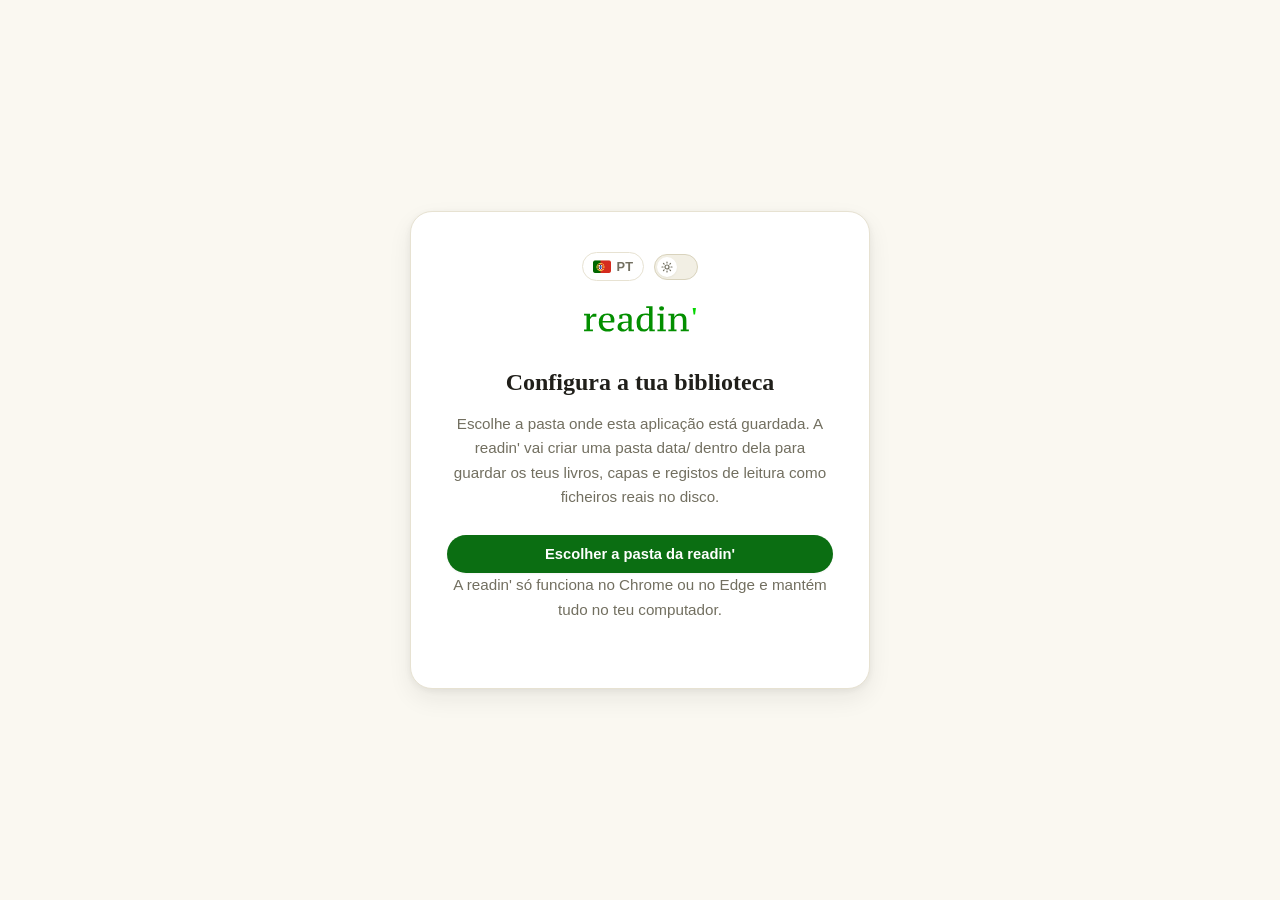
==== commit 08ccf220: "add dark mode" ====
--- a/index.html
+++ b/index.html
@@ -6,6 +6,7 @@
 <title>readin'</title>
 <link rel="icon" type="image/png" href="favicon.png" />
 <link rel="stylesheet" href="css/styles.css" />
+<script src="js/theme.js"></script>
 </head>
 <body>
 
@@ -64,75 +65,83 @@
 </div>
 
 <div id="book-modal-overlay" class="modal-overlay hidden">
-  <div class="modal" role="dialog" aria-modal="true" aria-labelledby="book-modal-title">
+  <div class="modal book-modal" id="book-modal" role="dialog" aria-modal="true" aria-labelledby="book-modal-title">
     <div class="modal-header">
       <h2 class="modal-title" id="book-modal-title" data-i18n="library.modalTitleAdd">Add book</h2>
       <button type="button" class="modal-close" id="book-modal-close" aria-label="Close" data-i18n-aria-label="common.close">&times;</button>
     </div>
 
-    <form id="book-form" novalidate>
-      <div class="cover-upload">
-        <div class="cover-drop" id="cover-drop" role="button" tabindex="0" aria-label="Choose a cover image" data-i18n-aria-label="library.chooseCoverAria">
-          <span id="cover-drop-placeholder" data-i18n="library.noCover">No cover</span>
-          <img id="cover-preview" class="hidden" alt="" />
-        </div>
-        <div class="cover-upload-text">
-          <span data-i18n="library.coverHint">Upload a cover image (optional).</span>
-          <br />
-          <button type="button" id="cover-remove-btn" class="hidden" data-i18n="library.removeCover">Remove cover</button>
-        </div>
-        <input type="file" id="cover-input" accept="image/*" class="hidden" />
-      </div>
-
-      <div class="field">
-        <label for="book-title-input" data-i18n="library.fieldTitle">Title</label>
-        <input type="text" id="book-title-input" required maxlength="200" placeholder="The Left Hand of Darkness" />
-      </div>
-      <div class="field">
-        <label for="book-author-input" data-i18n="library.fieldAuthor">Author</label>
-        <input type="text" id="book-author-input" maxlength="200" placeholder="Ursula K. Le Guin" />
-      </div>
-      <div class="field">
-        <label for="book-pages-input" data-i18n="library.fieldTotalPages">Total pages</label>
-        <input type="number" id="book-pages-input" min="1" step="1" required placeholder="304" />
-      </div>
-      <div class="field">
-        <label for="book-isbn-input" data-i18n="library.fieldIsbn">ISBN (optional)</label>
-        <input type="text" id="book-isbn-input" maxlength="32" placeholder="978-3-16-148410-0" />
-      </div>
-      <div class="field">
-        <label data-i18n="library.fieldOwnership">Ownership</label>
-        <div class="ownership-toggle" id="ownership-toggle">
-          <button type="button" class="ownership-option" data-ownership="owned" data-i18n="library.ownedOption">Owned</button>
-          <button type="button" class="ownership-option" data-ownership="library" data-i18n="library.libraryOption">Library</button>
-        </div>
-        <p class="hint" data-i18n="library.ownershipHint">Mark it Library so you remember it isn't on your shelf anymore.</p>
-      </div>
-      <div class="field">
-        <label data-i18n="library.fieldCategories">Categories</label>
-        <div class="category-checklist" id="book-category-checklist"></div>
-      </div>
-      <div class="field rating-field hidden" id="book-rating-field">
-        <label data-i18n="library.fieldYourRating">Your rating</label>
-        <div class="star-picker" id="book-rating-picker"></div>
-      </div>
-      <div class="field reread-field hidden" id="book-reread-field">
-        <label data-i18n="reread.fieldLabel">Rereading</label>
-        <div class="reread-actions">
-          <button type="button" class="btn btn-secondary" id="book-reread-btn" data-i18n="reread.readAgain">Read again</button>
-          <button type="button" class="btn btn-secondary" id="book-reread-undo-btn" data-i18n="reread.undo">Undo reread</button>
-        </div>
-        <p class="hint" id="book-reread-hint"></p>
-      </div>
-      <p class="error-text" id="book-form-error"></p>
-      <div class="modal-actions">
-        <button type="button" class="btn btn-secondary" id="book-modal-cancel" data-i18n="common.cancel">Cancel</button>
-        <button type="submit" class="btn btn-primary" id="book-modal-submit" data-i18n="library.submitAdd">Add book</button>
-      </div>
-    </form>
-
-    <div class="modal-footer-row hidden" id="book-modal-delete-row">
-      <button type="button" class="btn btn-danger" id="book-delete-btn" data-i18n="library.deleteBook">Delete book</button>
+    <div class="book-modal-body">
+      <div id="ol-book-block" class="book-modal-find"></div>
+
+      <div class="book-modal-manual">
+        <p class="ol-manual-label" data-i18n="openlibrary.orManual">Or fill in the details by hand</p>
+
+        <form id="book-form" novalidate>
+          <div class="cover-upload">
+            <div class="cover-drop" id="cover-drop" role="button" tabindex="0" aria-label="Choose a cover image" data-i18n-aria-label="library.chooseCoverAria">
+              <span id="cover-drop-placeholder" data-i18n="library.noCover">No cover</span>
+              <img id="cover-preview" class="hidden" alt="" />
+            </div>
+            <div class="cover-upload-text">
+              <span data-i18n="library.coverHint">Upload a cover image (optional).</span>
+              <br />
+              <button type="button" id="cover-remove-btn" class="hidden" data-i18n="library.removeCover">Remove cover</button>
+            </div>
+            <input type="file" id="cover-input" accept="image/*" class="hidden" />
+          </div>
+
+          <div class="field">
+            <label for="book-title-input" data-i18n="library.fieldTitle">Title</label>
+            <input type="text" id="book-title-input" required maxlength="200" placeholder="The Left Hand of Darkness" />
+          </div>
+          <div class="field">
+            <label for="book-author-input" data-i18n="library.fieldAuthor">Author</label>
+            <input type="text" id="book-author-input" maxlength="200" placeholder="Ursula K. Le Guin" />
+          </div>
+          <div class="field field-half">
+            <label for="book-pages-input" data-i18n="library.fieldTotalPages">Total pages</label>
+            <input type="number" id="book-pages-input" min="1" step="1" required placeholder="304" />
+          </div>
+          <div class="field field-half">
+            <label for="book-isbn-input" data-i18n="library.fieldIsbn">ISBN (optional)</label>
+            <input type="text" id="book-isbn-input" maxlength="32" placeholder="978-3-16-148410-0" />
+          </div>
+          <div class="field">
+            <label data-i18n="library.fieldOwnership">Ownership</label>
+            <div class="ownership-toggle" id="ownership-toggle">
+              <button type="button" class="ownership-option" data-ownership="owned" data-i18n="library.ownedOption">Owned</button>
+              <button type="button" class="ownership-option" data-ownership="library" data-i18n="library.libraryOption">Library</button>
+            </div>
+            <p class="hint" data-i18n="library.ownershipHint">Mark it Library so you remember it isn't on your shelf anymore.</p>
+          </div>
+          <div class="field">
+            <label data-i18n="library.fieldCategories">Categories</label>
+            <div class="category-checklist" id="book-category-checklist"></div>
+          </div>
+          <div class="field rating-field hidden" id="book-rating-field">
+            <label data-i18n="library.fieldYourRating">Your rating</label>
+            <div class="star-picker" id="book-rating-picker"></div>
+          </div>
+          <div class="field reread-field hidden" id="book-reread-field">
+            <label data-i18n="reread.fieldLabel">Rereading</label>
+            <div class="reread-actions">
+              <button type="button" class="btn btn-secondary" id="book-reread-btn" data-i18n="reread.readAgain">Read again</button>
+              <button type="button" class="btn btn-secondary" id="book-reread-undo-btn" data-i18n="reread.undo">Undo reread</button>
+            </div>
+            <p class="hint" id="book-reread-hint"></p>
+          </div>
+          <p class="error-text" id="book-form-error"></p>
+          <div class="modal-actions">
+            <button type="button" class="btn btn-secondary" id="book-modal-cancel" data-i18n="common.cancel">Cancel</button>
+            <button type="submit" class="btn btn-primary" id="book-modal-submit" data-i18n="library.submitAdd">Add book</button>
+          </div>
+        </form>
+
+        <div class="modal-footer-row hidden" id="book-modal-delete-row">
+          <button type="button" class="btn btn-danger" id="book-delete-btn" data-i18n="library.deleteBook">Delete book</button>
+        </div>
+      </div>
     </div>
   </div>
 </div>
@@ -220,6 +229,9 @@
       <button type="button" class="modal-close" id="wishlist-panel-close" aria-label="Close wishlist" data-i18n-aria-label="wishlist.closeAria">&times;</button>
     </div>
 
+    <div id="ol-wishlist-search"></div>
+    <p class="ol-manual-label" data-i18n="openlibrary.orManual">Or fill in the details by hand</p>
+
     <form id="wishlist-form" novalidate>
       <div class="cover-upload">
         <div class="cover-drop" id="wishlist-cover-drop" role="button" tabindex="0" aria-label="Choose a cover image" data-i18n-aria-label="wishlist.chooseCoverAria">
@@ -249,9 +261,13 @@
 <script src="js/i18n-pt.js"></script>
 <script src="js/i18n-fr.js"></script>
 <script src="js/i18n-es.js"></script>
+<script src="js/i18n-de.js"></script>
+<script src="js/i18n-zh.js"></script>
 <script src="js/fs.js"></script>
 <script src="js/store.js"></script>
 <script src="js/boot.js"></script>
+<script src="js/openlibrary.js"></script>
+<script src="js/olsearch.js"></script>
 <script src="js/library.js"></script>
 </body>
 </html>
--- a/css/styles.css
+++ b/css/styles.css
@@ -112,6 +112,20 @@
   height: 24px;
   width: auto;
   display: block;
+}
+
+/* bigger logo from 800px, cropped by margins */
+@media (min-width: 800px) {
+  .app-header {
+    padding-top: 13px;
+    padding-bottom: 13px;
+  }
+
+  .brand-logo {
+    height: 72px;
+    max-width: none;
+    margin: -15.2px -16.5px;
+  }
 }
 
 .header-right {
@@ -275,6 +289,73 @@
   right: auto;
   left: 50%;
   transform: translateX(-50%);
+}
+
+/* ===== theme switch ===== */
+.lang-theme-group {
+  display: flex;
+  align-items: center;
+  gap: 10px;
+}
+
+.lang-theme-group.is-setup {
+  justify-content: center;
+  margin-bottom: 16px;
+}
+
+.lang-theme-group.is-setup .lang-switcher-setup {
+  margin-bottom: 0;
+}
+
+.theme-switch {
+  position: relative;
+  flex-shrink: 0;
+  width: 44px;
+  height: 26px;
+  padding: 0;
+  border-radius: var(--radius-pill);
+  border: 1px solid var(--line-strong);
+  background: var(--surface-2);
+  cursor: pointer;
+  transition: background-color 0.18s ease, border-color 0.18s ease;
+}
+
+.theme-switch:hover {
+  border-color: var(--ink-faint);
+}
+
+.theme-switch[aria-checked="true"] {
+  background: var(--green-deep);
+  border-color: var(--green-deep);
+}
+
+.theme-switch-knob {
+  position: absolute;
+  top: 2px;
+  left: 2px;
+  width: 20px;
+  height: 20px;
+  border-radius: 50%;
+  display: flex;
+  align-items: center;
+  justify-content: center;
+  background: var(--surface);
+  color: var(--ink-muted);
+  box-shadow: var(--shadow-sm);
+  transition: transform 0.18s ease;
+}
+
+.theme-switch[aria-checked="true"] .theme-switch-knob {
+  transform: translateX(18px);
+}
+
+.theme-icon-moon,
+.theme-switch[aria-checked="true"] .theme-icon-sun {
+  display: none;
+}
+
+.theme-switch[aria-checked="true"] .theme-icon-moon {
+  display: block;
 }
 
 .page-shell {
@@ -845,8 +926,7 @@
   color: var(--green-deep);
 }
 
-/* two-layer glyph: a muted background star with a green foreground star
-   clipped to 0/50/100% width on top, gives half-star fills without SVG. */
+/* half-star fill by clipping the foreground */
 .star-cell {
   position: relative;
   display: inline-block;
@@ -880,11 +960,7 @@
   gap: 4px;
 }
 
-/* interactive picker: same bg/fg glyph as .star-cell, but with two
-   invisible half-width buttons stacked on top as real click targets:
-   .star-half-lo/.star-half-hi, not pixel-position math against
-   getBoundingClientRect, so half-star selection is a reliable DOM hit
-   regardless of zoom/DPI/click precision. */
+/* two half buttons as click targets */
 .star-picker .star-slot {
   position: relative;
   display: inline-block;
@@ -1648,7 +1724,7 @@
   font-size: 1.1rem;
 }
 
-/* ---- Read page ---- */
+/* Read page */
 
 .read-shell {
   max-width: 640px;
@@ -1680,8 +1756,7 @@
   opacity: 0.5;
 }
 
-/* all:unset above also strips the global :focus-visible outline, so restore
-   it with higher specificity to keep keyboard focus visible on these rows */
+/* restore the focus outline for keyboard users */
 .read-book-row:focus-visible {
   outline: 2px solid var(--green-deep);
   outline-offset: 2px;
@@ -1917,7 +1992,7 @@
   height: 14px;
 }
 
-/* ---- Wishlist corner widget (library page only) ---- */
+/* wishlist corner widget */
 
 .wishlist-widget {
   position: fixed;
@@ -2292,3 +2367,565 @@
     padding: 14px 16px;
   }
 }
+
+/* ===== Open Library search ===== */
+.ol-search {
+  padding: 16px 16px 14px;
+  background: #f1f7ed;
+  border: 1px solid #d3e6cd;
+  border-radius: var(--radius-md);
+}
+
+.ol-search .ol-search-label {
+  margin: 0 0 10px;
+  font-family: var(--font-display);
+  font-size: 1.08rem;
+  font-weight: 700;
+  letter-spacing: normal;
+  text-transform: none;
+  color: var(--green-deep);
+}
+
+.ol-search-row {
+  position: relative;
+}
+
+.ol-search-icon {
+  position: absolute;
+  left: 16px;
+  top: 50%;
+  transform: translateY(-50%);
+  display: flex;
+  color: var(--green-deep);
+  pointer-events: none;
+}
+
+.ol-search .ol-search-input {
+  padding: 15px 46px;
+  font-size: 1.05rem;
+  background: var(--surface);
+  border: 2px solid var(--green-deep);
+  border-radius: var(--radius-md);
+  box-shadow: var(--shadow-md);
+}
+
+.ol-search .ol-search-input::placeholder {
+  color: var(--ink-muted);
+}
+
+.ol-search .ol-search-input:focus {
+  background: var(--surface);
+  border-color: var(--green-deep);
+  box-shadow: 0 0 0 4px rgba(11, 110, 18, 0.16), var(--shadow-md);
+}
+
+.ol-search-clear {
+  position: absolute;
+  right: 12px;
+  top: 50%;
+  transform: translateY(-50%);
+  background: none;
+  border: none;
+  cursor: pointer;
+  color: var(--ink-muted);
+  font-size: 1.4rem;
+  line-height: 1;
+  padding: 4px 8px;
+  border-radius: 6px;
+}
+
+.ol-search-clear:hover {
+  color: var(--ink);
+}
+
+.ol-search.is-loading .ol-search-input {
+  cursor: progress;
+}
+
+.ol-search.is-loading .ol-search-icon {
+  animation: ol-pulse 0.9s ease-in-out infinite;
+}
+
+@keyframes ol-pulse {
+  0%,
+  100% {
+    opacity: 1;
+  }
+  50% {
+    opacity: 0.3;
+  }
+}
+
+@media (prefers-reduced-motion: reduce) {
+  .ol-search.is-loading .ol-search-icon {
+    animation: none;
+  }
+}
+
+.ol-status {
+  margin: 10px 0 0;
+  font-size: 0.82rem;
+  line-height: 1.4;
+  color: var(--ink-muted);
+}
+
+.ol-status.is-error {
+  color: var(--danger);
+}
+
+.ol-status.is-ok {
+  color: var(--green-deep);
+}
+
+.ol-results {
+  list-style: none;
+  margin: 10px 0 0;
+  padding: 0;
+  max-height: 264px;
+  overflow-y: auto;
+  border: 1px solid var(--line);
+  border-radius: var(--radius-sm);
+  background: var(--surface);
+}
+
+.ol-results li + li {
+  border-top: 1px solid var(--line);
+}
+
+.ol-result {
+  display: flex;
+  align-items: center;
+  gap: 12px;
+  width: 100%;
+  padding: 8px 10px;
+  background: none;
+  border: none;
+  text-align: left;
+  cursor: pointer;
+  font-family: var(--font-body);
+  color: var(--ink);
+}
+
+.ol-result:hover,
+.ol-result:focus-visible {
+  background: var(--surface-2);
+  outline: none;
+}
+
+.ol-result-thumb {
+  width: 36px;
+  height: 54px;
+  flex-shrink: 0;
+  border-radius: 4px;
+  overflow: hidden;
+  background: linear-gradient(150deg, #e4e0d0, #f2efe4);
+  box-shadow: var(--shadow-sm);
+}
+
+.ol-result-thumb img {
+  width: 100%;
+  height: 100%;
+  object-fit: cover;
+}
+
+.ol-result-text {
+  min-width: 0;
+  display: flex;
+  flex-direction: column;
+  gap: 2px;
+}
+
+.ol-result-title {
+  font-family: var(--font-display);
+  font-weight: 700;
+  font-size: 0.95rem;
+  line-height: 1.25;
+  display: -webkit-box;
+  -webkit-line-clamp: 2;
+  -webkit-box-orient: vertical;
+  overflow: hidden;
+}
+
+.ol-result-meta {
+  font-size: 0.78rem;
+  color: var(--ink-muted);
+}
+
+.ol-hint {
+  display: block;
+  margin-top: 8px;
+  font-size: 0.74rem;
+  color: var(--ink-faint);
+  text-decoration: none;
+}
+
+.ol-hint:hover {
+  color: var(--green-deep);
+  text-decoration: underline;
+}
+
+.ol-manual-label {
+  display: flex;
+  align-items: center;
+  gap: 12px;
+  margin: 18px 0;
+  font-size: 0.74rem;
+  font-weight: 600;
+  letter-spacing: 0.04em;
+  text-transform: uppercase;
+  color: var(--ink-muted);
+}
+
+.ol-manual-label::before,
+.ol-manual-label::after {
+  content: "";
+  flex: 1;
+  height: 1px;
+  background: var(--line);
+}
+
+/* ===== Open Library suggestions ===== */
+.ol-suggest {
+  margin-top: 18px;
+}
+
+.ol-suggest-title {
+  margin: 0 0 10px;
+  font-family: var(--font-display);
+  font-size: 1.02rem;
+  font-weight: 700;
+  color: var(--ink);
+}
+
+.ol-suggest-grid {
+  list-style: none;
+  margin: 0;
+  padding: 0;
+  display: grid;
+  grid-template-columns: repeat(auto-fill, minmax(80px, 1fr));
+  gap: 14px 14px;
+}
+
+.ol-suggest-item {
+  display: flex;
+  flex-direction: column;
+  gap: 6px;
+  width: 100%;
+  padding: 0;
+  background: none;
+  border: none;
+  text-align: left;
+  cursor: pointer;
+  font-family: var(--font-body);
+  color: var(--ink);
+}
+
+.ol-suggest-cover {
+  display: block;
+  aspect-ratio: 2 / 3;
+  overflow: hidden;
+  border-radius: var(--radius-sm);
+  background: linear-gradient(150deg, #e4e0d0, #f2efe4);
+  box-shadow: var(--shadow-sm);
+  transition: transform 0.14s ease, box-shadow 0.14s ease;
+}
+
+.ol-suggest-cover img {
+  width: 100%;
+  height: 100%;
+  object-fit: cover;
+}
+
+.ol-suggest-item:hover .ol-suggest-cover,
+.ol-suggest-item:focus-visible .ol-suggest-cover {
+  transform: translateY(-3px);
+  box-shadow: var(--shadow-md);
+}
+
+.ol-suggest-item:focus-visible {
+  outline: none;
+}
+
+.ol-suggest-name {
+  font-family: var(--font-display);
+  font-size: 0.82rem;
+  font-weight: 700;
+  line-height: 1.25;
+  display: -webkit-box;
+  -webkit-line-clamp: 2;
+  -webkit-box-orient: vertical;
+  overflow: hidden;
+}
+
+.ol-suggest-author {
+  font-size: 0.74rem;
+  color: var(--ink-muted);
+  white-space: nowrap;
+  overflow: hidden;
+  text-overflow: ellipsis;
+}
+
+.ol-suggest-skeleton {
+  aspect-ratio: 2 / 3.4;
+  border-radius: var(--radius-sm);
+  background: linear-gradient(100deg, #e4e0d0 30%, #f2efe4 50%, #e4e0d0 70%);
+  background-size: 200% 100%;
+  animation: ol-shimmer 1.3s linear infinite;
+}
+
+@keyframes ol-shimmer {
+  from {
+    background-position: 100% 0;
+  }
+  to {
+    background-position: -100% 0;
+  }
+}
+
+/* ===== Add Book modal layout ===== */
+.book-modal:not(.is-adding) .ol-manual-label {
+  display: none;
+}
+
+.field-half {
+  min-width: 0;
+}
+
+/* narrow windows skip suggestions */
+@media (max-width: 899px) {
+  .ol-suggest {
+    display: none;
+  }
+}
+
+/* desktop: search left, manual form right */
+@media (min-width: 900px) {
+  .book-modal.is-adding {
+    max-width: 1060px;
+    height: min(780px, calc(100vh - 48px));
+    display: flex;
+    flex-direction: column;
+    overflow: hidden;
+  }
+
+  .book-modal.is-adding .modal-header {
+    flex-shrink: 0;
+    margin-bottom: 18px;
+  }
+
+  .book-modal.is-adding .book-modal-body {
+    flex: 1;
+    min-height: 0;
+    display: grid;
+    grid-template-columns: minmax(0, 1.6fr) minmax(0, 1fr);
+    gap: 28px;
+  }
+
+  .book-modal.is-adding .book-modal-find {
+    display: flex;
+    min-height: 0;
+  }
+
+  .book-modal.is-adding .ol-search {
+    flex: 1;
+    display: flex;
+    flex-direction: column;
+    min-height: 0;
+    overflow-y: auto;
+    padding: 24px 30px 16px;
+    border-radius: var(--radius-lg);
+  }
+
+  .book-modal.is-adding .ol-search > * {
+    flex-shrink: 0;
+  }
+
+  .book-modal.is-adding .ol-search .ol-search-label {
+    margin-bottom: 12px;
+    font-size: 1.4rem;
+  }
+
+  .book-modal.is-adding .ol-search .ol-search-input {
+    padding: 17px 54px 17px 58px;
+    font-size: 1.2rem;
+  }
+
+  .book-modal.is-adding .ol-search-icon {
+    left: 20px;
+  }
+
+  .book-modal.is-adding .ol-search-icon svg {
+    width: 24px;
+    height: 24px;
+  }
+
+  .book-modal.is-adding .ol-search-clear {
+    right: 16px;
+  }
+
+  .book-modal.is-adding .ol-results {
+    max-height: none;
+    overflow: visible;
+  }
+
+  .book-modal.is-adding .ol-hint {
+    margin-top: auto;
+    padding-top: 12px;
+  }
+
+  .book-modal.is-adding .book-modal-manual {
+    min-height: 0;
+    overflow-y: auto;
+    padding-right: 6px;
+  }
+
+  .book-modal.is-adding .ol-manual-label {
+    margin: 2px 0 16px;
+  }
+
+  .book-modal.is-adding .ol-manual-label::before {
+    display: none;
+  }
+
+  .book-modal.is-adding #book-form {
+    display: grid;
+    grid-template-columns: 1fr 1fr;
+    column-gap: 14px;
+  }
+
+  .book-modal.is-adding #book-form > * {
+    grid-column: 1 / -1;
+  }
+
+  .book-modal.is-adding #book-form > .field-half {
+    grid-column: auto;
+  }
+
+  .book-modal.is-adding .category-checklist {
+    max-height: 150px;
+  }
+
+  .book-modal.is-adding .modal-actions {
+    position: sticky;
+    bottom: 0;
+    margin-top: 4px;
+    padding: 14px 0 2px;
+    background: var(--surface);
+  }
+}
+
+/* ===== dark theme ===== */
+:root[data-theme="dark"] {
+  --paper: #14130f;
+  --surface: #1d1c16;
+  --surface-2: #27251d;
+  --ink: #efece0;
+  --ink-muted: #aaa792;
+  --ink-faint: #8a8770;
+  --line: #33312a;
+  --line-strong: #47443a;
+
+  --green-deep: #34a843;
+  --green-deep-hover: #45bd54;
+
+  --danger: #ee7b6c;
+  --danger-bg: #3a201c;
+  --danger-hover: #f49182;
+
+  --shadow-sm: 0 1px 2px rgba(0, 0, 0, 0.4);
+  --shadow-md: 0 2px 6px rgba(0, 0, 0, 0.35), 0 10px 24px rgba(0, 0, 0, 0.4);
+  --shadow-lg: 0 16px 40px rgba(0, 0, 0, 0.6), 0 4px 12px rgba(0, 0, 0, 0.4);
+
+  color-scheme: dark;
+}
+
+:root[data-theme="dark"] .app-header {
+  background: rgba(20, 19, 15, 0.86);
+}
+
+:root[data-theme="dark"] .modal-overlay {
+  background: rgba(0, 0, 0, 0.62);
+}
+
+/* the green logo needs more light */
+:root[data-theme="dark"] .brand-logo,
+:root[data-theme="dark"] .setup-icon {
+  filter: brightness(1.3);
+}
+
+/* light fills now need dark text */
+:root[data-theme="dark"] .btn-read,
+:root[data-theme="dark"] .btn-primary,
+:root[data-theme="dark"] .ownership-option.is-active,
+:root[data-theme="dark"] .filter-chip.is-active,
+:root[data-theme="dark"] .duration-chip.is-active,
+:root[data-theme="dark"] .mode-toggle-btn.is-active,
+:root[data-theme="dark"] .wishlist-count {
+  color: #0d1a0e;
+}
+
+:root[data-theme="dark"] .btn-read::before {
+  background: #0d1a0e;
+}
+
+:root[data-theme="dark"] .btn-danger:hover {
+  color: #2a0f0b;
+}
+
+/* cover placeholders go dark */
+:root[data-theme="dark"] .book-cover-wrap,
+:root[data-theme="dark"] .log-row-cover-placeholder,
+:root[data-theme="dark"] .finished-cover-placeholder,
+:root[data-theme="dark"] .wishlist-grid-cover-wrap,
+:root[data-theme="dark"] .ol-result-thumb,
+:root[data-theme="dark"] .ol-suggest-cover {
+  background: linear-gradient(150deg, #2d2b22, #3a372c);
+}
+
+:root[data-theme="dark"] .add-book-card .book-cover-wrap {
+  background: var(--surface);
+}
+
+:root[data-theme="dark"] .ol-suggest-skeleton {
+  background: linear-gradient(100deg, #2d2b22 30%, #3a372c 50%, #2d2b22 70%);
+  background-size: 200% 100%;
+}
+
+:root[data-theme="dark"] .edit-affordance,
+:root[data-theme="dark"] .wishlist-grid-cover-remove {
+  background: rgba(29, 28, 22, 0.92);
+}
+
+/* heatmap brightens as pages grow */
+:root[data-theme="dark"] .heatmap-cell.lvl-1 {
+  background: #1c3a1f;
+  border-color: #26502b;
+}
+
+:root[data-theme="dark"] .heatmap-cell.lvl-2 {
+  background: #23662a;
+  border-color: #2c7b34;
+}
+
+:root[data-theme="dark"] .heatmap-cell.lvl-3 {
+  background: #2f9a3a;
+  border-color: #38ad43;
+}
+
+:root[data-theme="dark"] .heatmap-cell.lvl-4 {
+  background: var(--green-bright);
+  border-color: #5be54f;
+}
+
+:root[data-theme="dark"] .ol-search {
+  background: #1b2a1c;
+  border-color: #2b4a2e;
+}
+
+:root[data-theme="dark"] .ol-search .ol-search-input:focus {
+  box-shadow: 0 0 0 4px rgba(52, 168, 67, 0.28), var(--shadow-md);
+}
+
+:root[data-theme="dark"] #timer-gradient stop:first-child {
+  stop-color: var(--green-deep);
+}
